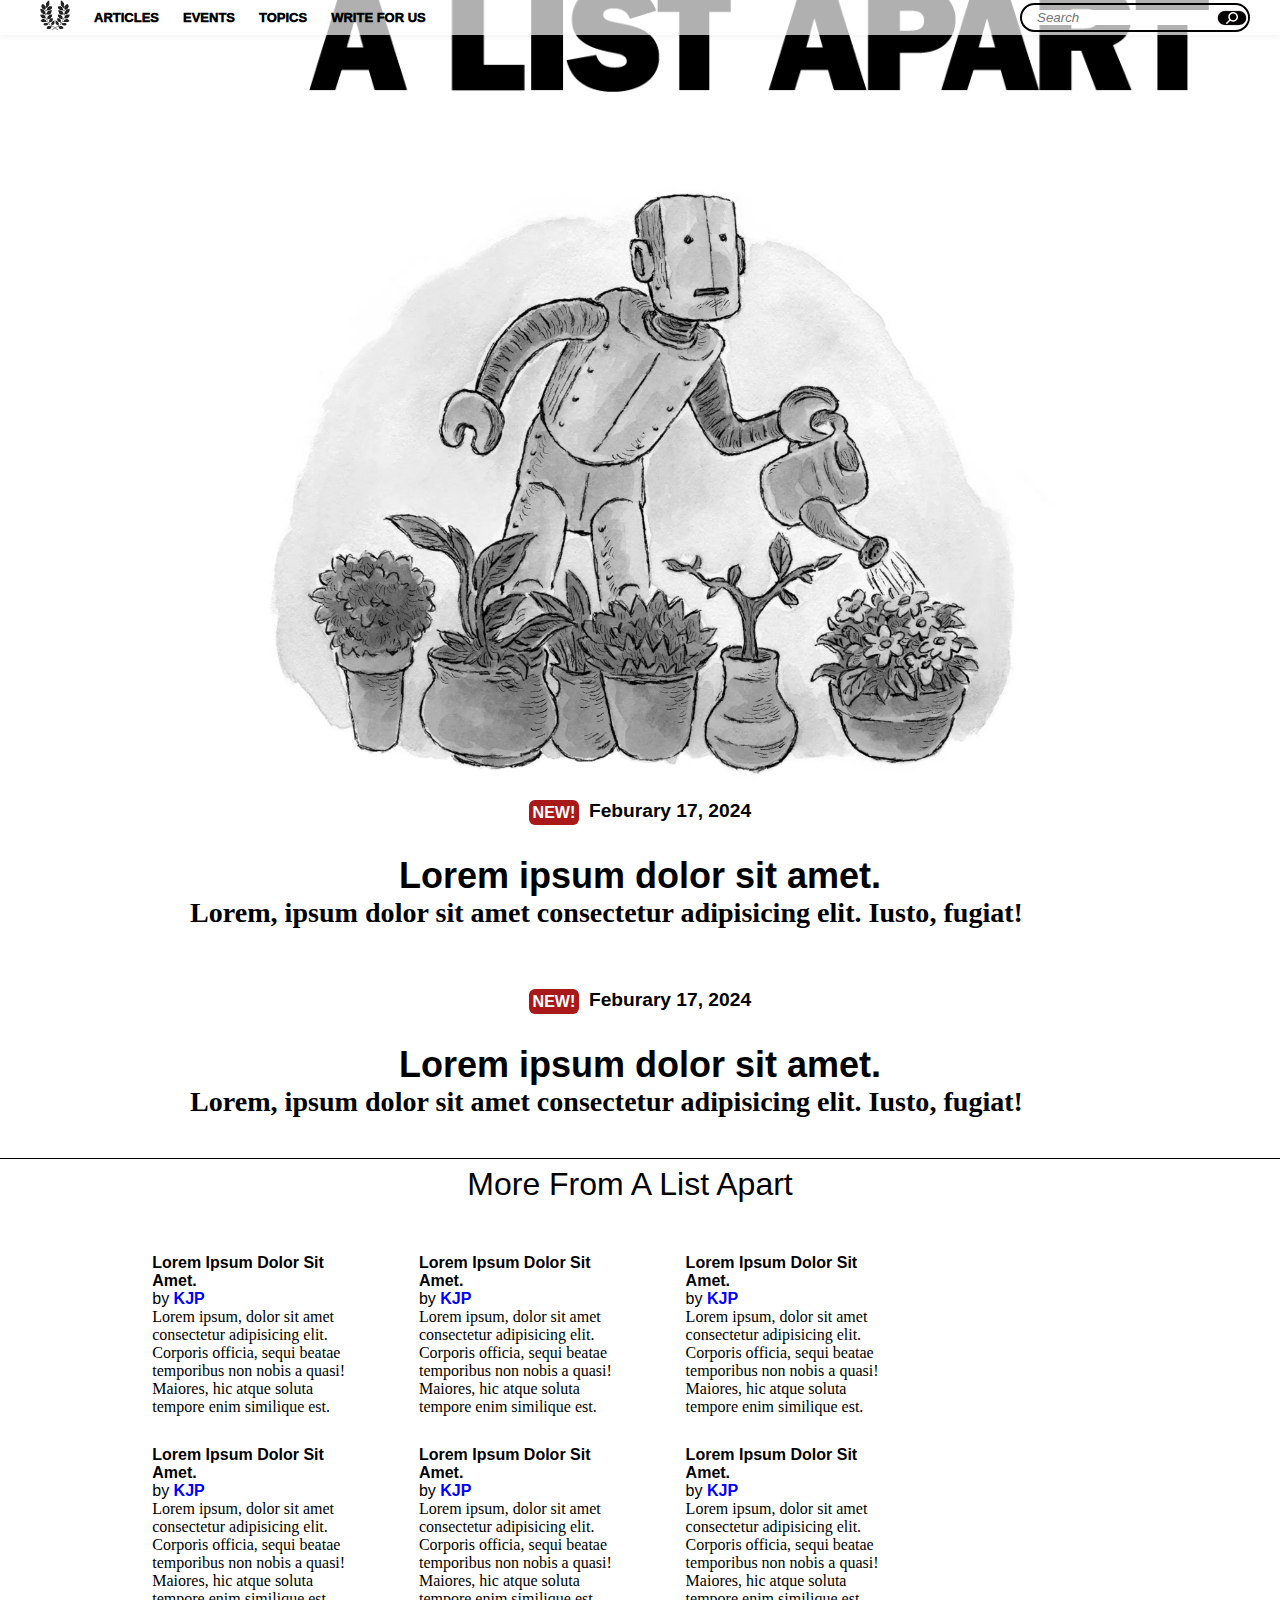
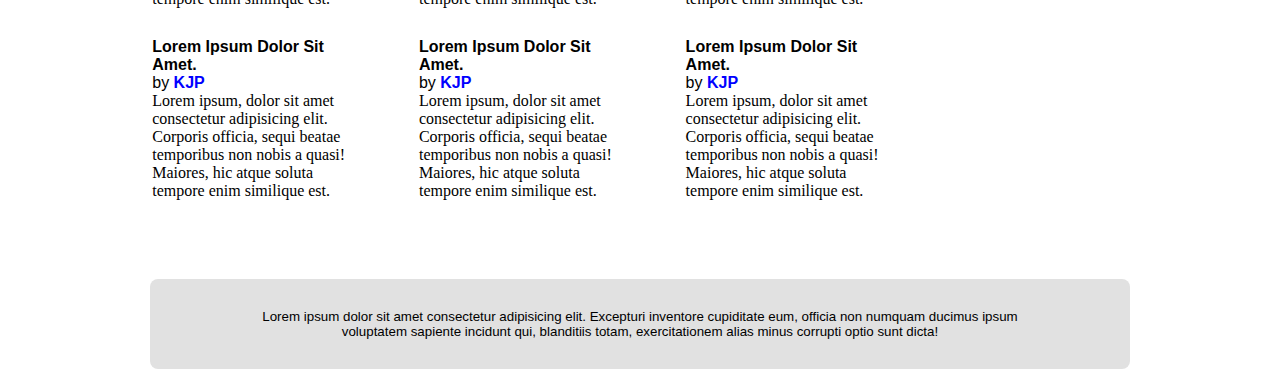
==== index.html @ 33e04d36 "1:06 2/18/2024" ====
<!DOCTYPE html>
<html lang="en">
<head>
    <meta charset="UTF-8">
    <meta name="viewport" content="width=device-width, initial-scale=1.0">
    <title>Document</title><link rel="stylesheet" href="style.css">
</head>
<body>
    <div class="title"><img src="img/logo2.png" alt="logo" class="logo2"></div>
    <nav class="nav">
 <div class="links"> 
    <a href="index.html"><img src="img/download (2).png" alt="logo" class="logo"></a>
    <a href="" class="anchors">Articles</a>
    <a href="" class="anchors">Events</a>
    <a href="" class="anchors">Topics</a>
    <a href="" class="anchors">Write For Us</a></div>
    <div class="search-bar">
        <input type="search" placeholder="Search" class="search">
        <img src="img/Untitled design.png" alt="search" class="slogo">
    </div>
    </nav>
    <div class="piccontainer"><img src="img/OpportunitiesforAIinAccessibility.webp" alt="robo" class="pic"></div>
    <div class="upcontainer">
        <div class="upcontainer-child">
            <div class="upcontent">
                <div class="upcontent-head">
                    <span class="bf"> NEW! </span>
                    <h4 class="date">Feburary 17, 2024</h4>
                </div>
                <div class="upcontent-heading-container">
                    <h2 class="upcontent-heading">Lorem ipsum dolor sit amet.</h2></div>
                <div class="upcontent-para">
                    <h3>Lorem, ipsum dolor sit amet consectetur adipisicing elit. Iusto, fugiat!</h3>
                </div>
            </div>
            <div class="upcontent">
                <div class="upcontent-head">
                    <span class="bf"> NEW! </span>
                    <h4 class="date">Feburary 17, 2024</h4>
                </div>
                <div class="upcontent-heading-container">
                    <h2 class="upcontent-heading">Lorem ipsum dolor sit amet.</h2></div>
                <div class="upcontent-para">
                    <h3>Lorem, ipsum dolor sit amet consectetur adipisicing elit. Iusto, fugiat!</h3>
                </div>
            </div>
        </div>
    </div>        
    <div class="main-container">
        <div class="content-containers-container">
            <div class="content-containers">
                <div class="content">
                    <h4 class="content-heading">Lorem ipsum dolor sit amet.</h4>
                    by <b class="sf">KJP</b>
                    <p class="content-para">Lorem ipsum, dolor sit amet consectetur adipisicing elit. Corporis officia, sequi beatae temporibus non nobis a quasi! Maiores, hic atque soluta tempore enim similique est.</p>
                </div>
                <div class="content">
                    <h4 class="content-heading">Lorem ipsum dolor sit amet.</h4>
                    by <b class="sf">KJP</b>
                    <p class="content-para">Lorem ipsum, dolor sit amet consectetur adipisicing elit. Corporis officia, sequi beatae temporibus non nobis a quasi! Maiores, hic atque soluta tempore enim similique est.</p>
                </div>
                <div class="content">
                    <h4 class="content-heading">Lorem ipsum dolor sit amet.</h4>
                    by <b class="sf">KJP</b>
                    <p class="content-para">Lorem ipsum, dolor sit amet consectetur adipisicing elit. Corporis officia, sequi beatae temporibus non nobis a quasi! Maiores, hic atque soluta tempore enim similique est.</p>
                </div>
            </div>
            <div class="content-containers">
                <div class="content">
                    <h4 class="content-heading">Lorem ipsum dolor sit amet.</h4>
                    by <b class="sf">KJP</b>
                    <p class="content-para">Lorem ipsum, dolor sit amet consectetur adipisicing elit. Corporis officia, sequi beatae temporibus non nobis a quasi! Maiores, hic atque soluta tempore enim similique est.</p>
                </div>
                <div class="content">
                    <h4 class="content-heading">Lorem ipsum dolor sit amet.</h4>
                    by <b class="sf">KJP</b>
                    <p class="content-para">Lorem ipsum, dolor sit amet consectetur adipisicing elit. Corporis officia, sequi beatae temporibus non nobis a quasi! Maiores, hic atque soluta tempore enim similique est.</p>
                </div>
                <div class="content">
                    <h4 class="content-heading">Lorem ipsum dolor sit amet.</h4>
                    by <b class="sf">KJP</b>
                    <p class="content-para">Lorem ipsum, dolor sit amet consectetur adipisicing elit. Corporis officia, sequi beatae temporibus non nobis a quasi! Maiores, hic atque soluta tempore enim similique est.</p>
                </div>
            </div>
            <div class="content-containers">
                <div class="content">
                    <h4 class="content-heading">Lorem ipsum dolor sit amet.</h4>
                    by <b class="sf">KJP</b>
                    <p class="content-para">Lorem ipsum, dolor sit amet consectetur adipisicing elit. Corporis officia, sequi beatae temporibus non nobis a quasi! Maiores, hic atque soluta tempore enim similique est.</p>
                </div>
                <div class="content">
                    <h4 class="content-heading">Lorem ipsum dolor sit amet.</h4>
                    by <b class="sf">KJP</b>
                    <p class="content-para">Lorem ipsum, dolor sit amet consectetur adipisicing elit. Corporis officia, sequi beatae temporibus non nobis a quasi! Maiores, hic atque soluta tempore enim similique est.</p>
                </div>
                <div class="content">
                    <h4 class="content-heading">Lorem ipsum dolor sit amet.</h4>
                    by <b class="sf">KJP</b>
                    <p class="content-para">Lorem ipsum, dolor sit amet consectetur adipisicing elit. Corporis officia, sequi beatae temporibus non nobis a quasi! Maiores, hic atque soluta tempore enim similique est.</p>
                </div>
            </div>
        </div><h2 class="mch">More From A List Apart</h2>
    </div>
    <div class="last-content-container">
        <div class="last-content">
            <p>
                Lorem ipsum dolor sit amet consectetur adipisicing elit. Excepturi inventore cupiditate eum, officia non numquam ducimus ipsum voluptatem sapiente incidunt qui, blanditiis totam, exercitationem alias minus corrupti optio sunt dicta!
            </p>
        </div>
    </div>
    <!-- <footer>
       <div class="f1container">
        <div class="f1content">
            <a href="" class="sanchor anchors"></a>
            <a href="" class="sanchor anchors"></a>
            <a href="" class="sanchor anchors"></a>
            <a href="" class="sanchor anchors"></a>
            <a href="" class="sanchor anchors"></a>
        </div>
        <div class="f1content"></div>
       </div> 
    </footer> -->
</body>
</html>
---- style.css ----
*{
    margin: 0%;
    padding: 0%;
}
.nav{
    background-color: rgba(255, 255, 255, 0.689);
    display: flex;
    justify-content: space-between;
    align-items: center;
    height: 35px;
    position: relative;
    box-shadow: rgba(0, 0, 0, 0.04) 0px 3px 5px;
}
.links{
    display: flex;
    justify-content: space-between;
    align-items: center;
    padding: 10px;
    padding-left: 40px;
}
.logo{
    width: 30px;
}
.anchors{
    text-decoration: none;
    color: var(--fcolor);
    font-size: small;
    padding-left: 24px;
    text-transform: uppercase;
    font-family: sans-serif;
    font-weight: 1000;
}
.anchors:hover{
    text-decoration: underline;
}
.title{
    font-family:  sans-serif;
    font-weight: 1000;
    font-size: 70px;
    position: absolute;
    top:-180px ;
    display: flex;
    padding: 0%;
    width: 1517px;
    justify-content: center;
 
}
.logo2{
    width: 900px;
    height: aouto;
    position: relative;
    top: 180px;
}
.slogo{
    border-radius: 8px;
}
.search{
    font-style: italic;
    border: none;
    padding-left: 10px;
    border-radius: inherit;
    margin-left: 5px;
}
.search-bar{
    border: 2px solid;
    margin-right: 30px;
    display: flex;
    align-items: center;
    padding: 0%;
    border-radius: 100px;
    height: 25px;

}
.piccontainer{
    display: flex;
    position: relative;
    justify-content: center;
    top: 150px;
    /* border: 1px solid;  */
}
.pic{
    width: 950px;

}
.main-container{
    border: 1px solid;
    display: flex;
   align-items: center;
    position: relative;
    top: 150px;
    justify-content: center;
    border-bottom: none;
    border-left: none;
    border-right: none;

}
.content-containers-container{
    display: flex;
    width: 800px;
    height: 620px;
    /* border: 1px solid; */
    justify-content: space-between;
    margin-top: 50px;
    position: relative;
    left: 50px;
}
.content-containers{
    padding: 20px;
/* border: 1px solid; */
}
.content{
    margin-top: 20px;
    /* border: 1px solid; */
    padding: 5px;
    font-family: sans-serif;
}
.content-heading{
    text-transform: capitalize;
}
.sf{
    color: blue;
}
.upcontainer{
    display: flex;
    justify-content: center;
    position: relative;
    top:170px ;
}
.bf{
    background-color: rgb(170, 25, 25);
    font-family: sans-serif;
    color: white;
    border-radius: 6px;
    display: flex;
    width: 50px;
    height: 25px;
    justify-content: center;
    align-items: center;
    font-weight: bolder;
}
.date{
    font-weight: bolder;
    font-family: sans-serif;
    font-size: larger;
    margin-left: 10px;
}
.upcontent-head{
    display: flex;
    justify-content: center;
    margin-bottom: 30px;
}
.upcontent-heading-container{
    font-weight: bolder;
    font-family:sans-serif ;
    display: flex;
    justify-content: center;
    font-size: x-large;

}
.upcontent-para{
    /* border: 1px solid; */
    font-size: x-large;
    margin-bottom: 60px;
}
.upcontainer-child{
    /* border: 1px solid; */
    width: 900px;
}
.mch{
    font-family: sans-serif;
    font-size: xx-large;
    font-weight: 300;
    position: relative;
    bottom: 310px;
    right: 410px;
}
.content-para{
    font-family: serif;
}
.last-content-container{
    display: flex;
    justify-content: center;
}
.last-content{
    width: 820px;
    background-color: rgb(225, 225, 225);
    text-align: center;
    border-radius: 8px;
    position: relative;
    top: 200px;
    font-family: sans-serif;
    padding: 30px  80px;
    font-size: smaller;
    margin-bottom: 80px;
}
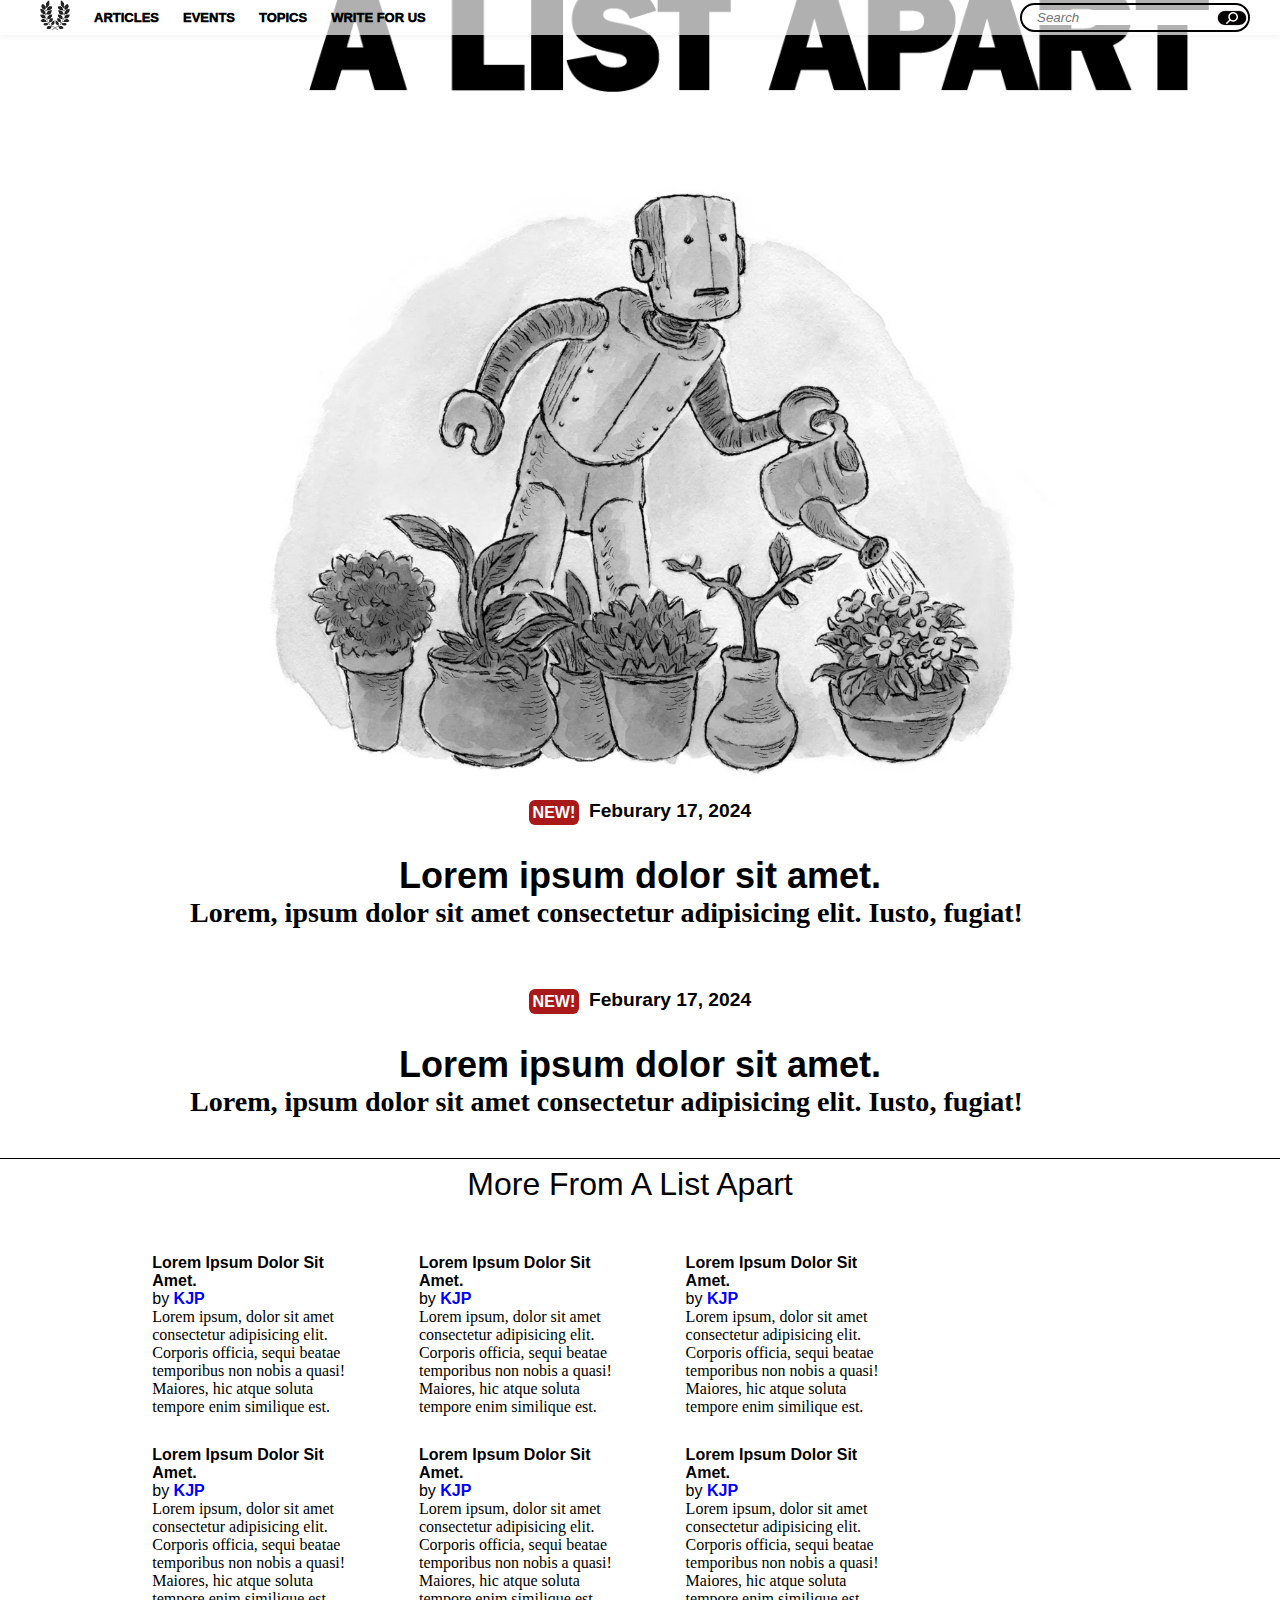
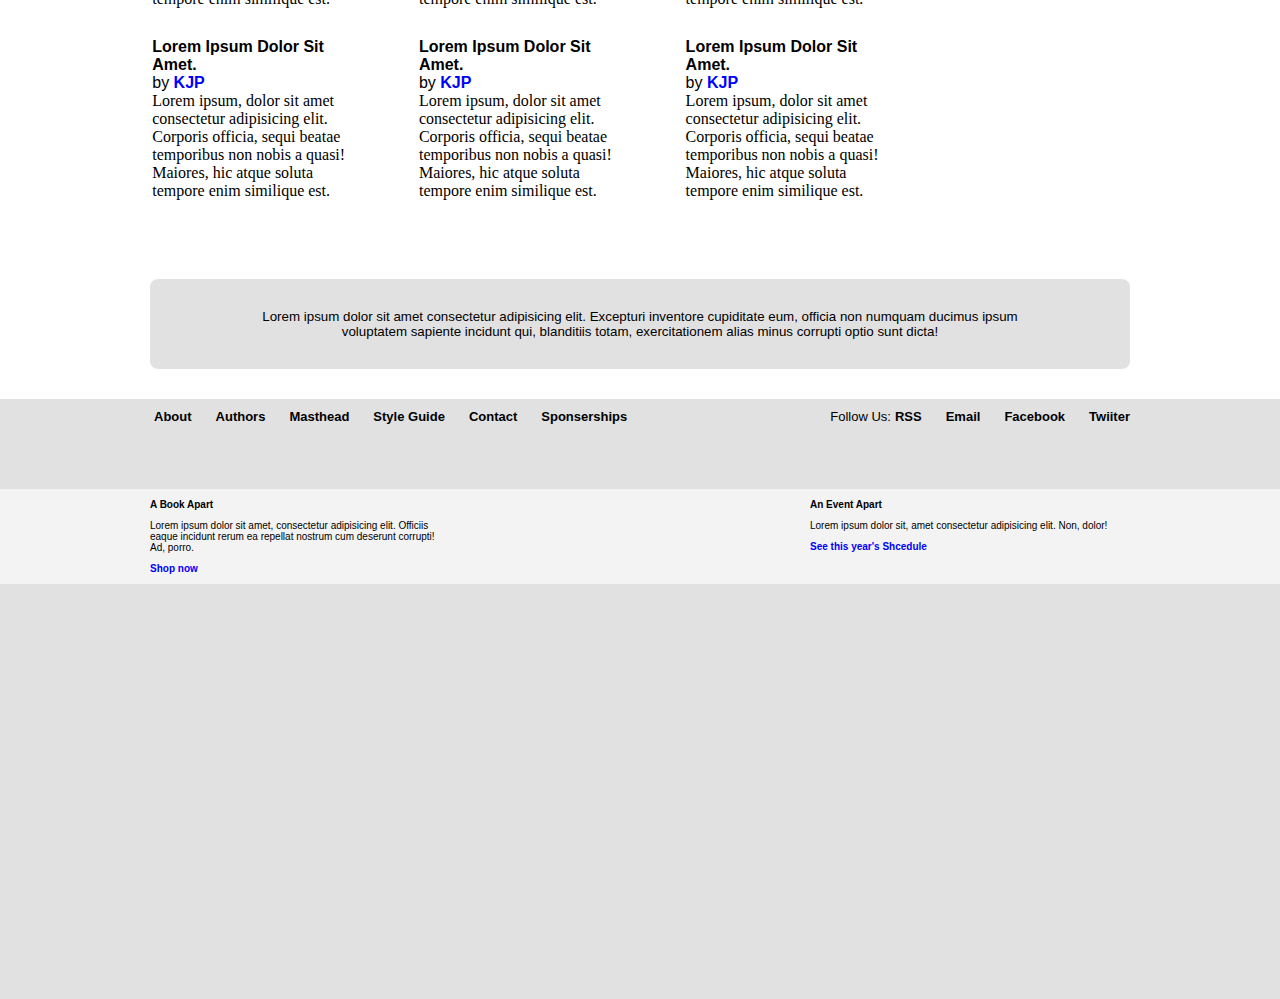
==== commit 32bd6bda: "2:22 2/18/2024" ====
--- a/index.html
+++ b/index.html
@@ -109,18 +109,41 @@
             </p>
         </div>
     </div>
-    <!-- <footer>
-       <div class="f1container">
+   <footer>
+       <div class="f1container-main">
+      <div class="f1container">
         <div class="f1content">
-            <a href="" class="sanchor anchors"></a>
-            <a href="" class="sanchor anchors"></a>
-            <a href="" class="sanchor anchors"></a>
-            <a href="" class="sanchor anchors"></a>
-            <a href="" class="sanchor anchors"></a>
+            <a href="" class="sanchors anchors">About</a>
+            <a href="" class="sanchors anchors">Authors</a>
+            <a href="" class="sanchors anchors">Masthead</a>
+            <a href="" class="sanchors anchors">Style Guide</a>
+            <a href="" class="sanchors anchors">Contact</a>
+            <a href="" class="sanchors anchors">Sponserships</a>
         </div>
-        <div class="f1content"></div>
+        <div class="f1content">
+            <span class="fsf">Follow Us:</span>
+            <a href="https://alistapart.com/about/rss-feed/" class="sanchors anchors" target="_blank">RSS</a>
+            <a href="https://alistapart.com/email-signup/" class="sanchors anchors" target="_blank">Email</a>
+            <a href="https://web.facebook.com/alistapart?_rdc=1&_rdr" class="sanchors anchors" target="_blank">Facebook</a>
+            <a href="https://www.twitter.com/alistapart" class="sanchors anchors" target="_blank">Twiiter</a>
+        </div>
+      </div>
        </div> 
-    </footer> -->
+       <div class="f2container-main">
+        <div class="f2container">
+            <div class="f2content">
+                <b class="f2h">A Book Apart</b>
+                <p>Lorem ipsum dolor sit amet, consectetur adipisicing elit. Officiis eaque incidunt rerum ea repellat nostrum cum deserunt corrupti! Ad, porro.</p>
+                <a href="https://abookapart.com/" class="fslinks" target="_blank">Shop now</a>
+            </div>
+            <div class="f2content">
+                <b class="f2h">An Event Apart</b>
+                <p>Lorem ipsum dolor sit, amet consectetur adipisicing elit. Non, dolor!</p>
+                <a href="https://aneventapart.com/" class="fslinks" target="_blank">See this year's Shcedule</a>
+            </div>
+        </div>
+       </div>
+    </footer> 
 </body>
 </html>
 
--- a/style.css
+++ b/style.css
@@ -194,3 +194,75 @@
     font-size: smaller;
     margin-bottom: 80px;
 }
+footer{
+    height: 600px;
+    background-color: rgb(225, 225, 225);
+    position: relative;
+    top: 150px;
+}
+.f1container-main{
+    display: flex;
+    justify-content: center;
+}
+.f1container{
+    display: flex;
+    justify-content: space-between;
+    align-items: first baseline; 
+    width: 1000px;
+    /* border: 1px solid; */
+    padding-top: 10px;
+    padding-right: 20px;
+    height: 80px;
+}
+.sanchors{
+    font-size: small;
+    text-transform: capitalize;
+    font-weight: 900;
+}
+.fsf{
+    font-family: sans-serif;
+    font-size: small;
+    position: relative;
+    left: 20px;
+}
+.f1content{
+    display: flex;
+    justify-content:center;
+    align-items: center;
+    /* border: 1px solid; */
+}
+.f2container-main{
+    background-color: rgb(243, 243, 243);
+    display: flex;
+    justify-content: center;
+}
+.f2container{
+    display: flex;
+    justify-content: space-between;
+    width: 1000px;
+    position: relative;
+    right: 10px;
+    /* border: 1px solid; */
+}
+.f2content{
+    width: 300px;
+    padding: 20px;
+    font-family: sans-serif;
+    font-size: x-small;
+
+}
+.fslinks{
+    color: blue;
+    font-weight: 600;
+    text-decoration: none;
+    position: relative;
+    top: 10px;
+}
+.f2h{
+    position: relative;
+    bottom: 10px;
+}
+.f2content:hover{
+    background-color: white;
+
+}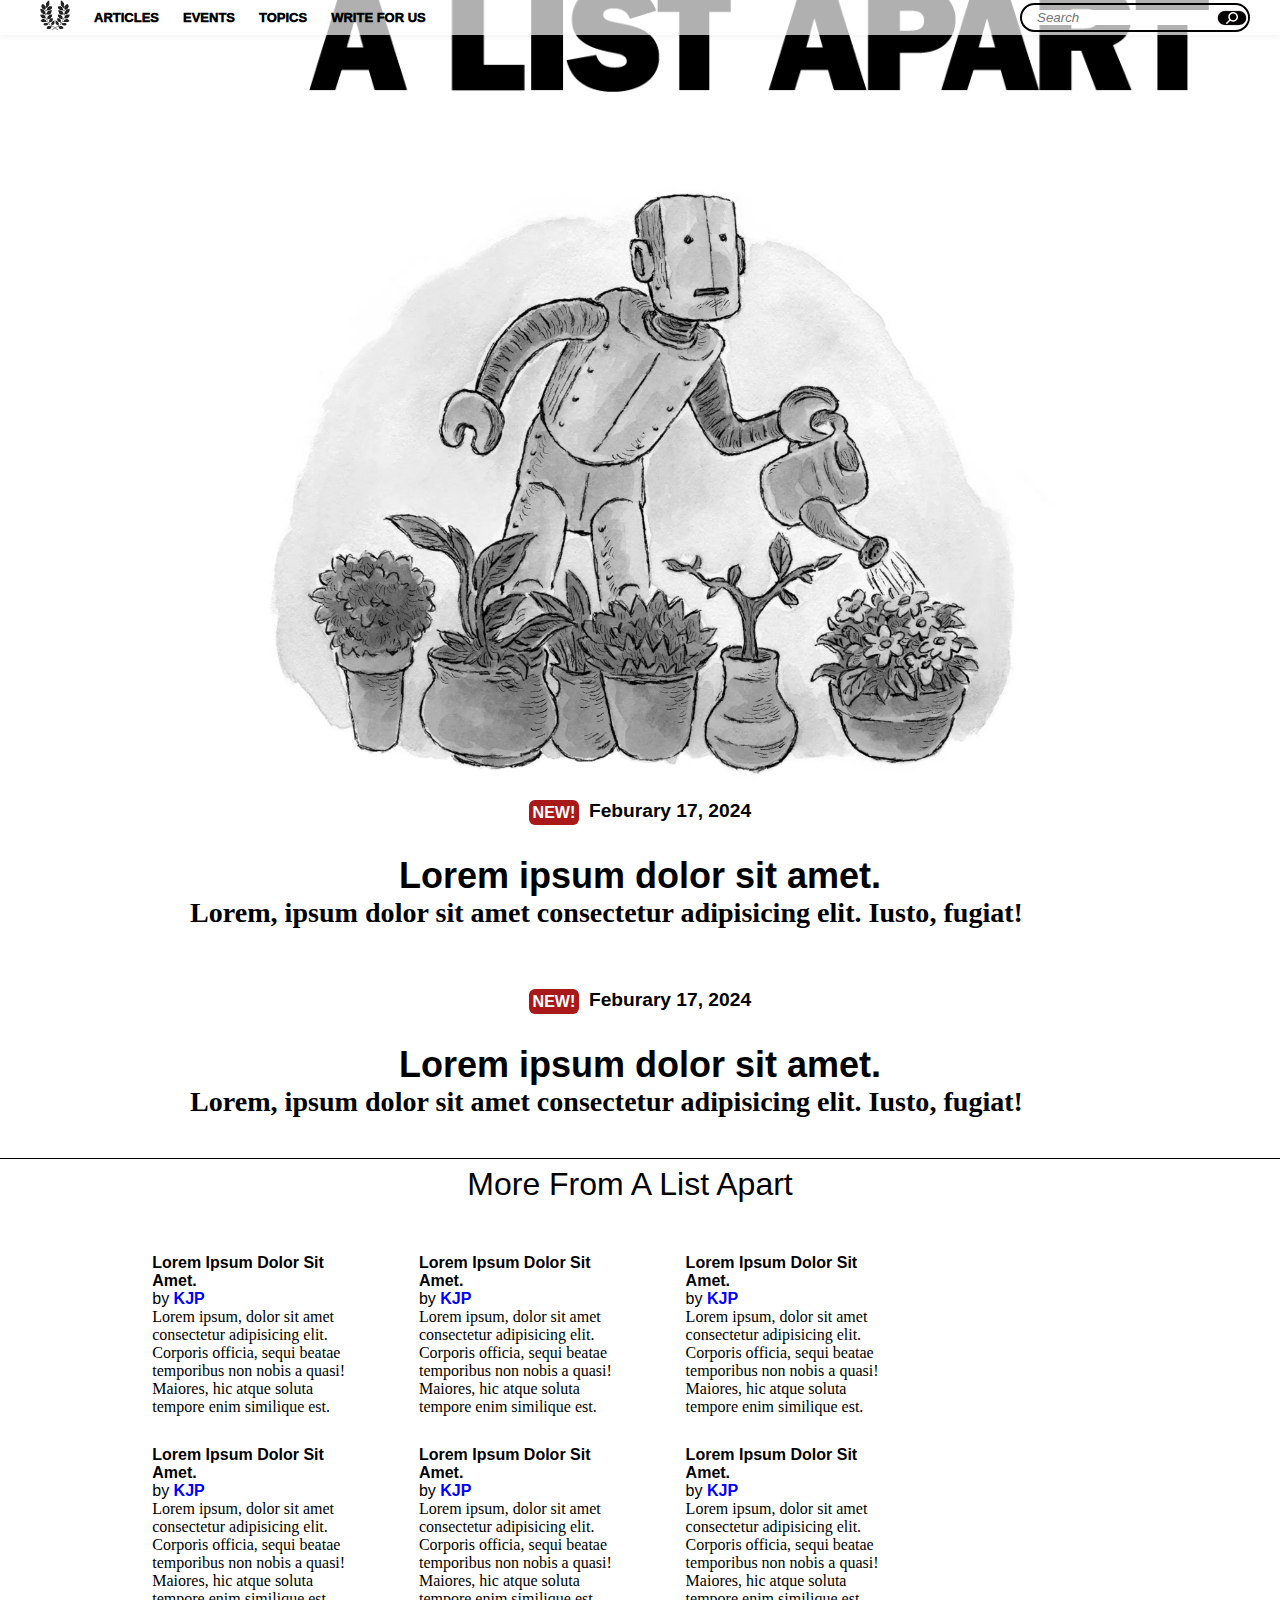
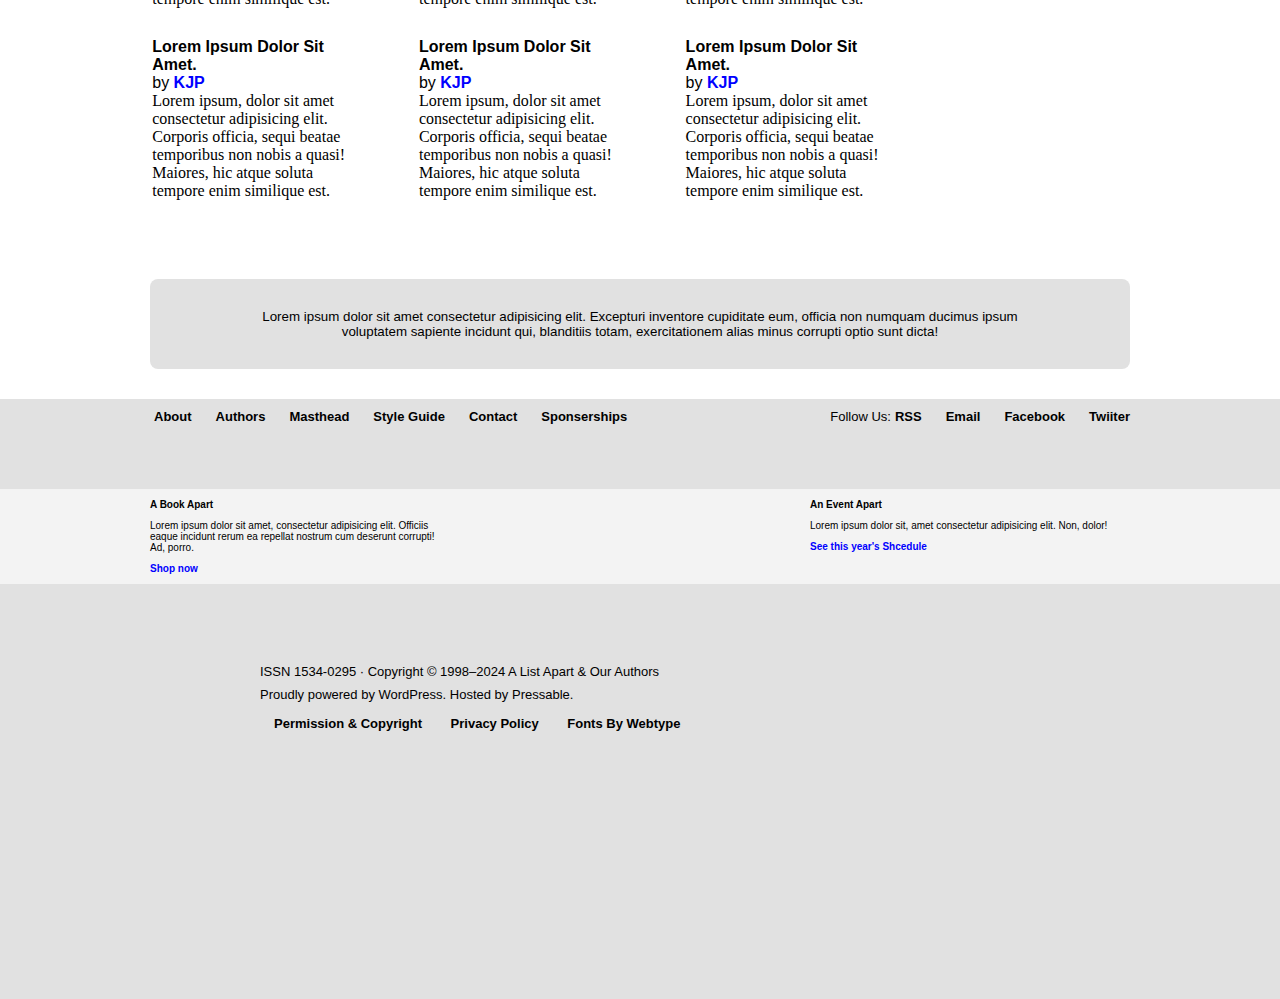
==== commit 5df833ce: "3:54 2/18/2024" ====
--- a/index.html
+++ b/index.html
@@ -143,6 +143,18 @@
             </div>
         </div>
        </div>
+       <div class="cr">
+        ISSN 1534-0295 · Copyright © 1998–2024 A List Apart & Our Authors
+        <a href="" class="crlinks anchors">Proudly powered by WordPress.</a>
+        <a href="" class="crlinks anchors"> Hosted by Pressable.</a>
+    </div>
+    <div class="fl-container">
+        <div class="fl-content">
+            <a href="" class="anchors sanchors">Permission & Copyright</a>
+            <a href="" class="anchors sanchors">Privacy Policy</a>
+            <a href="https://typenetwork.com/" class="anchors sanchors">Fonts By Webtype</a>
+        </div>
+    </div>
     </footer> 
 </body>
 </html>
--- a/style.css
+++ b/style.css
@@ -249,7 +249,6 @@
     padding: 20px;
     font-family: sans-serif;
     font-size: x-small;
-
 }
 .fslinks{
     color: blue;
@@ -265,4 +264,28 @@
 .f2content:hover{
     background-color: white;
 
-}+}
+.cr{
+    width: 420px;
+    font-family: sans-serif;
+    font-size: small;
+    margin-top: 80px;
+    position: relative;
+    left: 260px;
+    margin-bottom: 10px;
+}
+.crlinks{
+    color: black;
+    font-weight: 100;
+    padding: 0%;
+    text-transform: none;
+    margin-top: 8px;
+    display: inline-block;
+}
+.fl-content{
+    font-size: large;
+    position: relative;
+    left: 250px;
+    margin-top: 10px;
+}
+
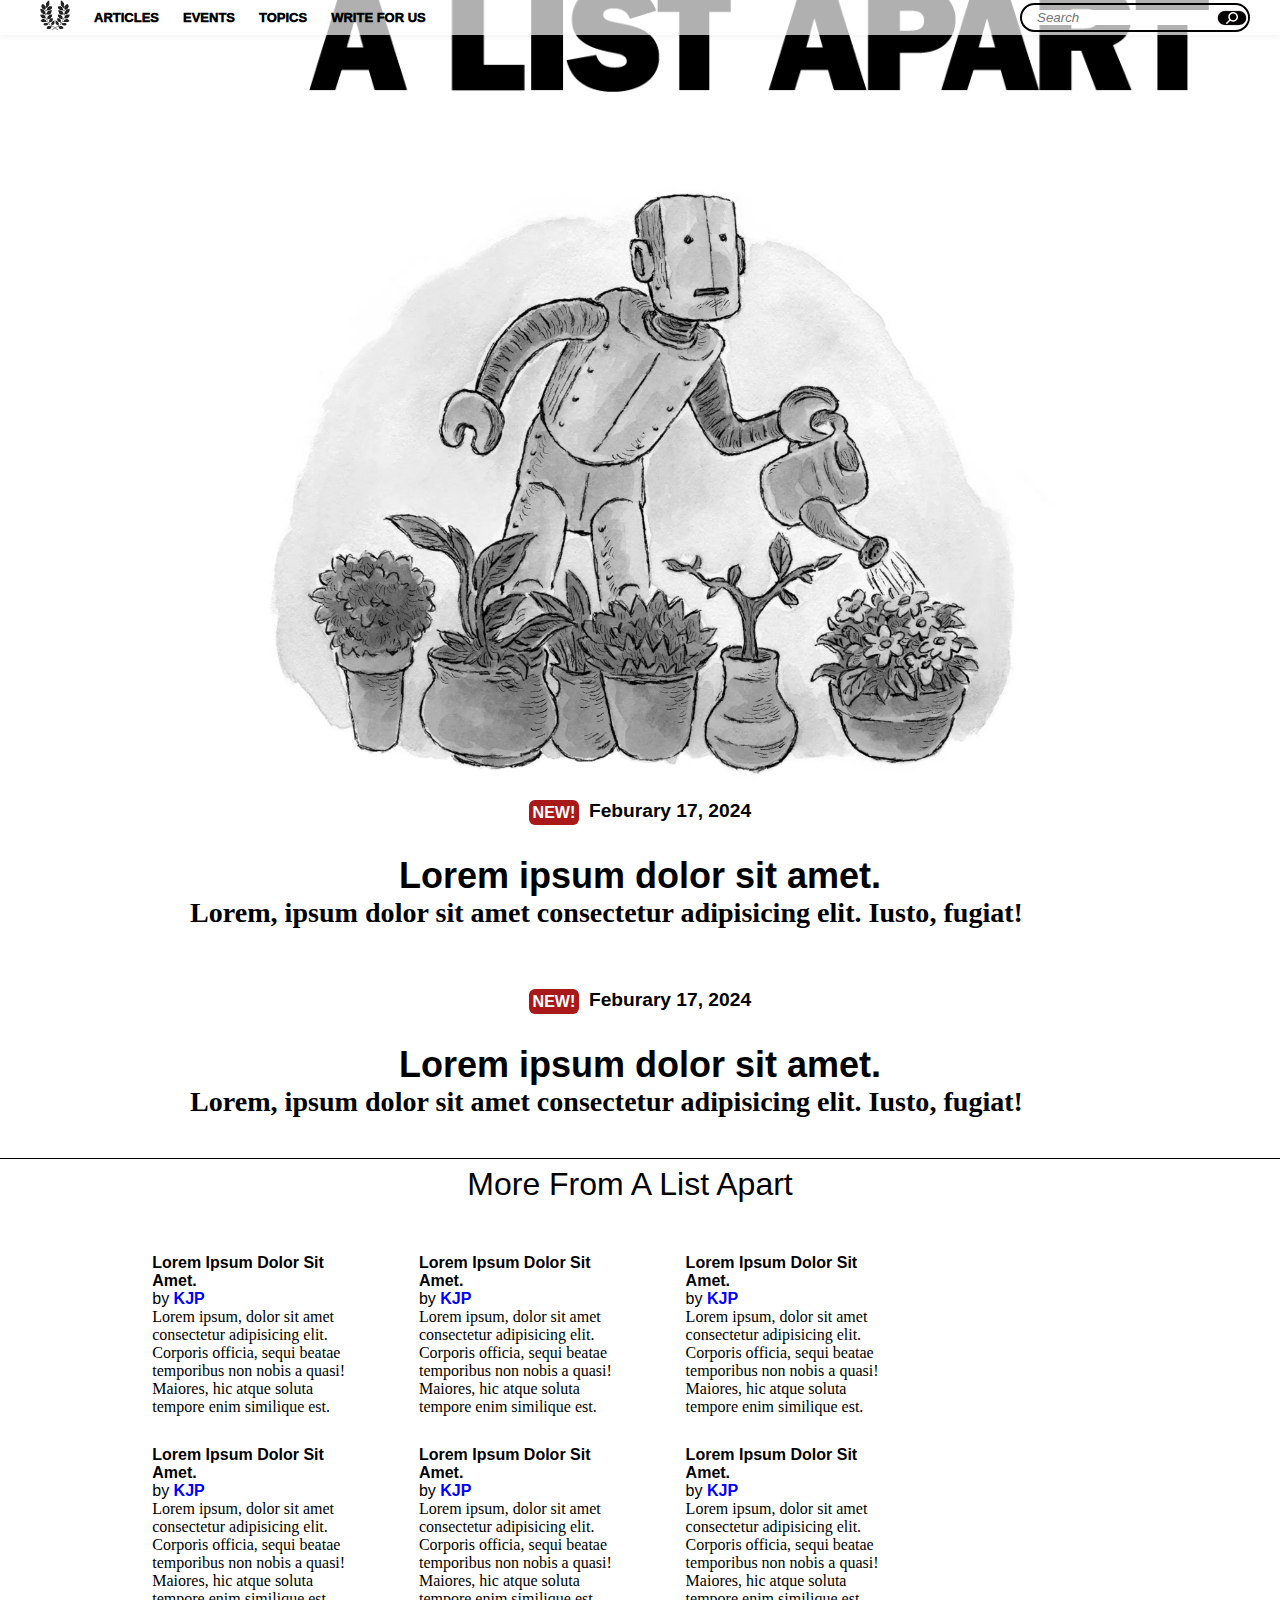
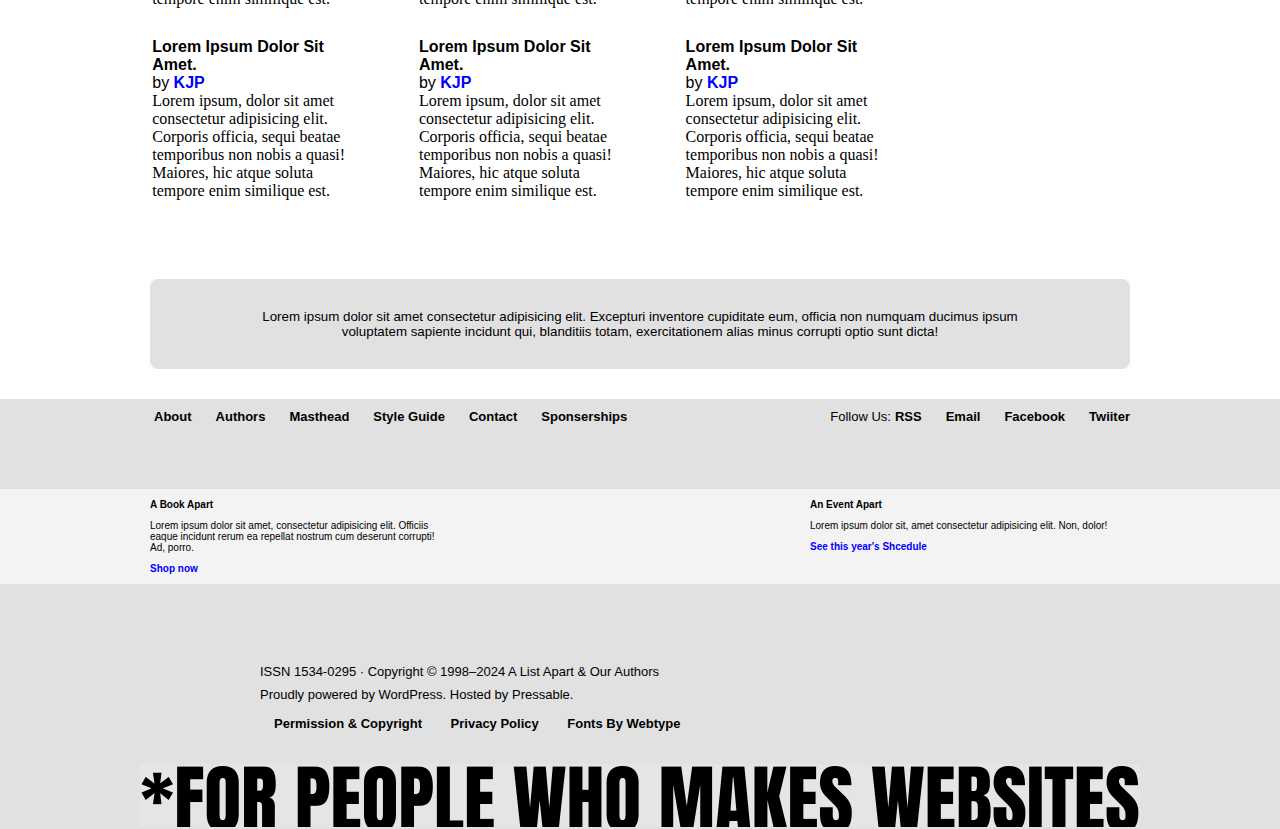
==== commit 4c1c40ce: "4:58 2/18/2024" ====
--- a/index.html
+++ b/index.html
@@ -155,6 +155,9 @@
             <a href="https://typenetwork.com/" class="anchors sanchors">Fonts By Webtype</a>
         </div>
     </div>
+    <div class="footer-pic">
+        <img src="img/images.png" alt="" class="fp">
+    </div>
     </footer> 
 </body>
 </html>
--- a/style.css
+++ b/style.css
@@ -195,7 +195,7 @@
     margin-bottom: 80px;
 }
 footer{
-    height: 600px;
+    height: 430px;
     background-color: rgb(225, 225, 225);
     position: relative;
     top: 150px;
@@ -287,5 +287,13 @@
     position: relative;
     left: 250px;
     margin-top: 10px;
-}
-
+    /* border: 1px solid; */
+    width: max-content;
+}
+.footer-pic{
+    display: flex;
+    justify-content: center;
+    position: relative;
+    margin-top: 31px;
+}
+
